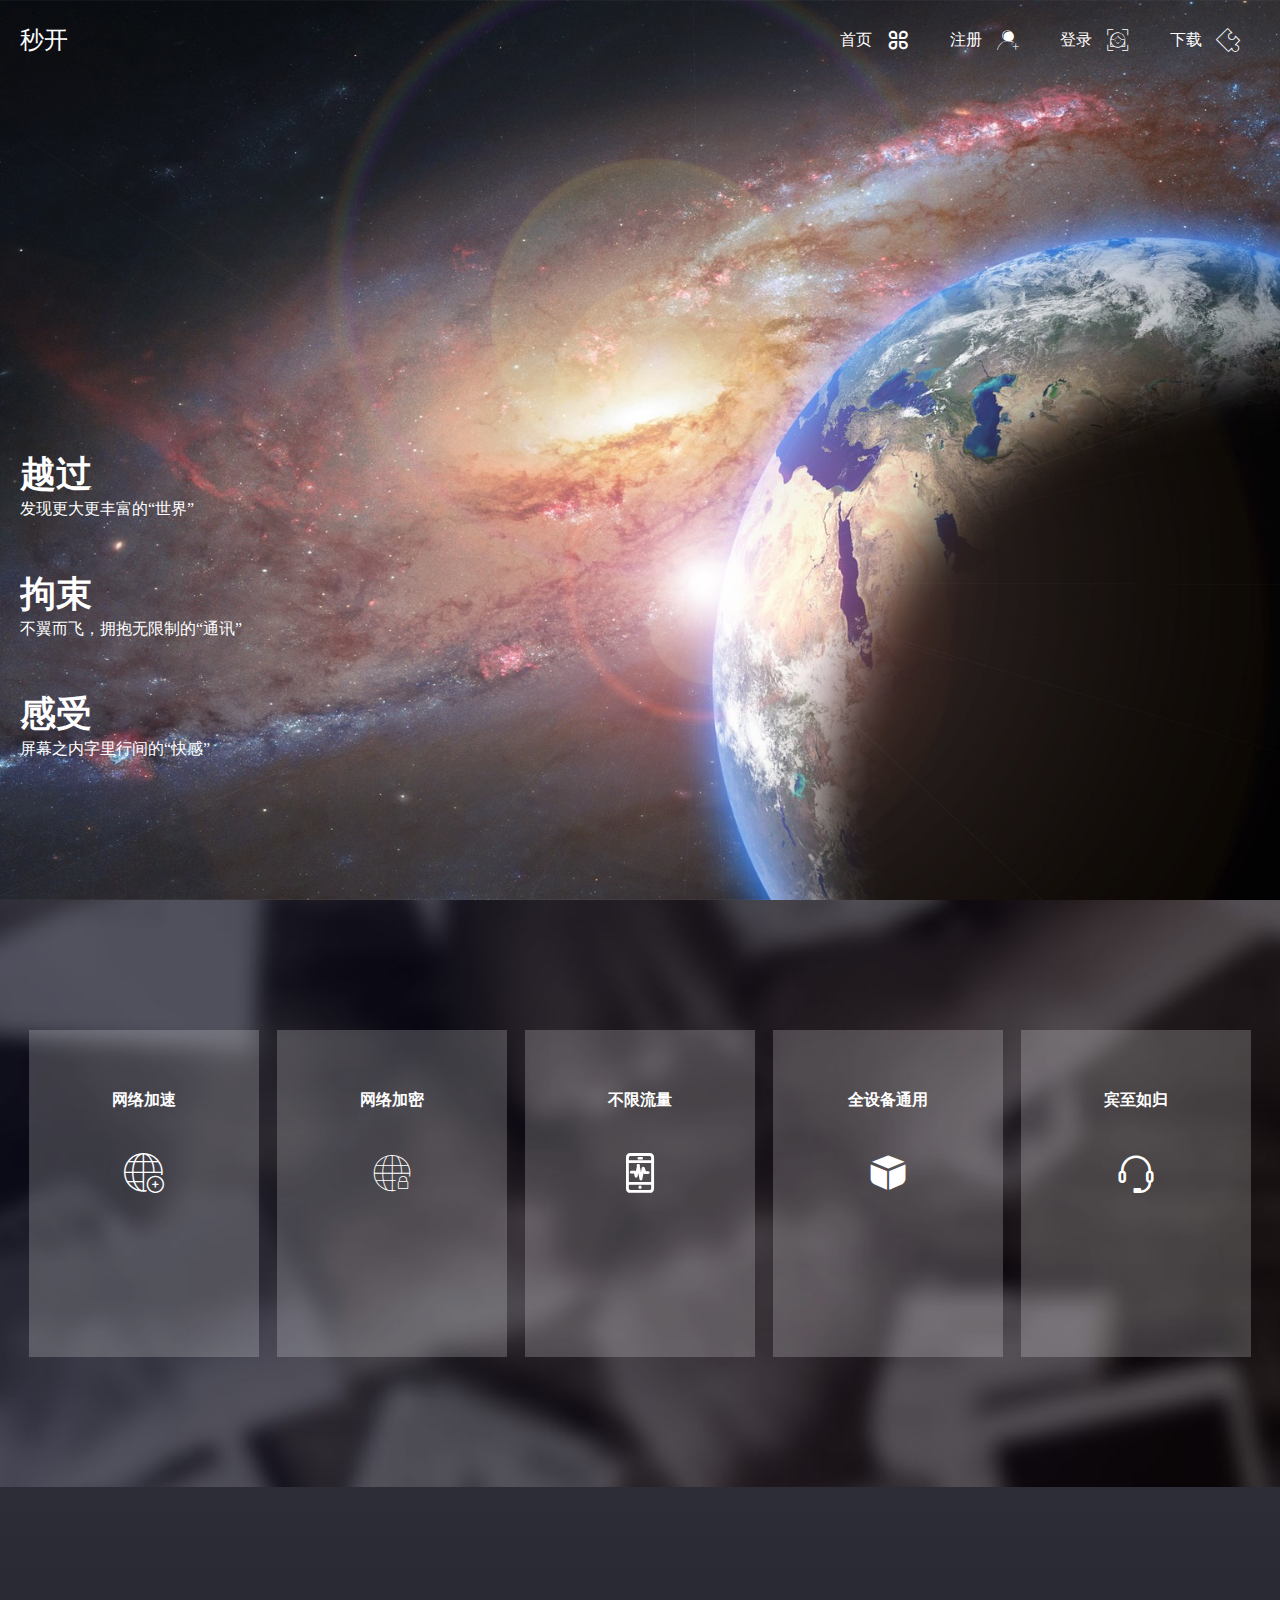
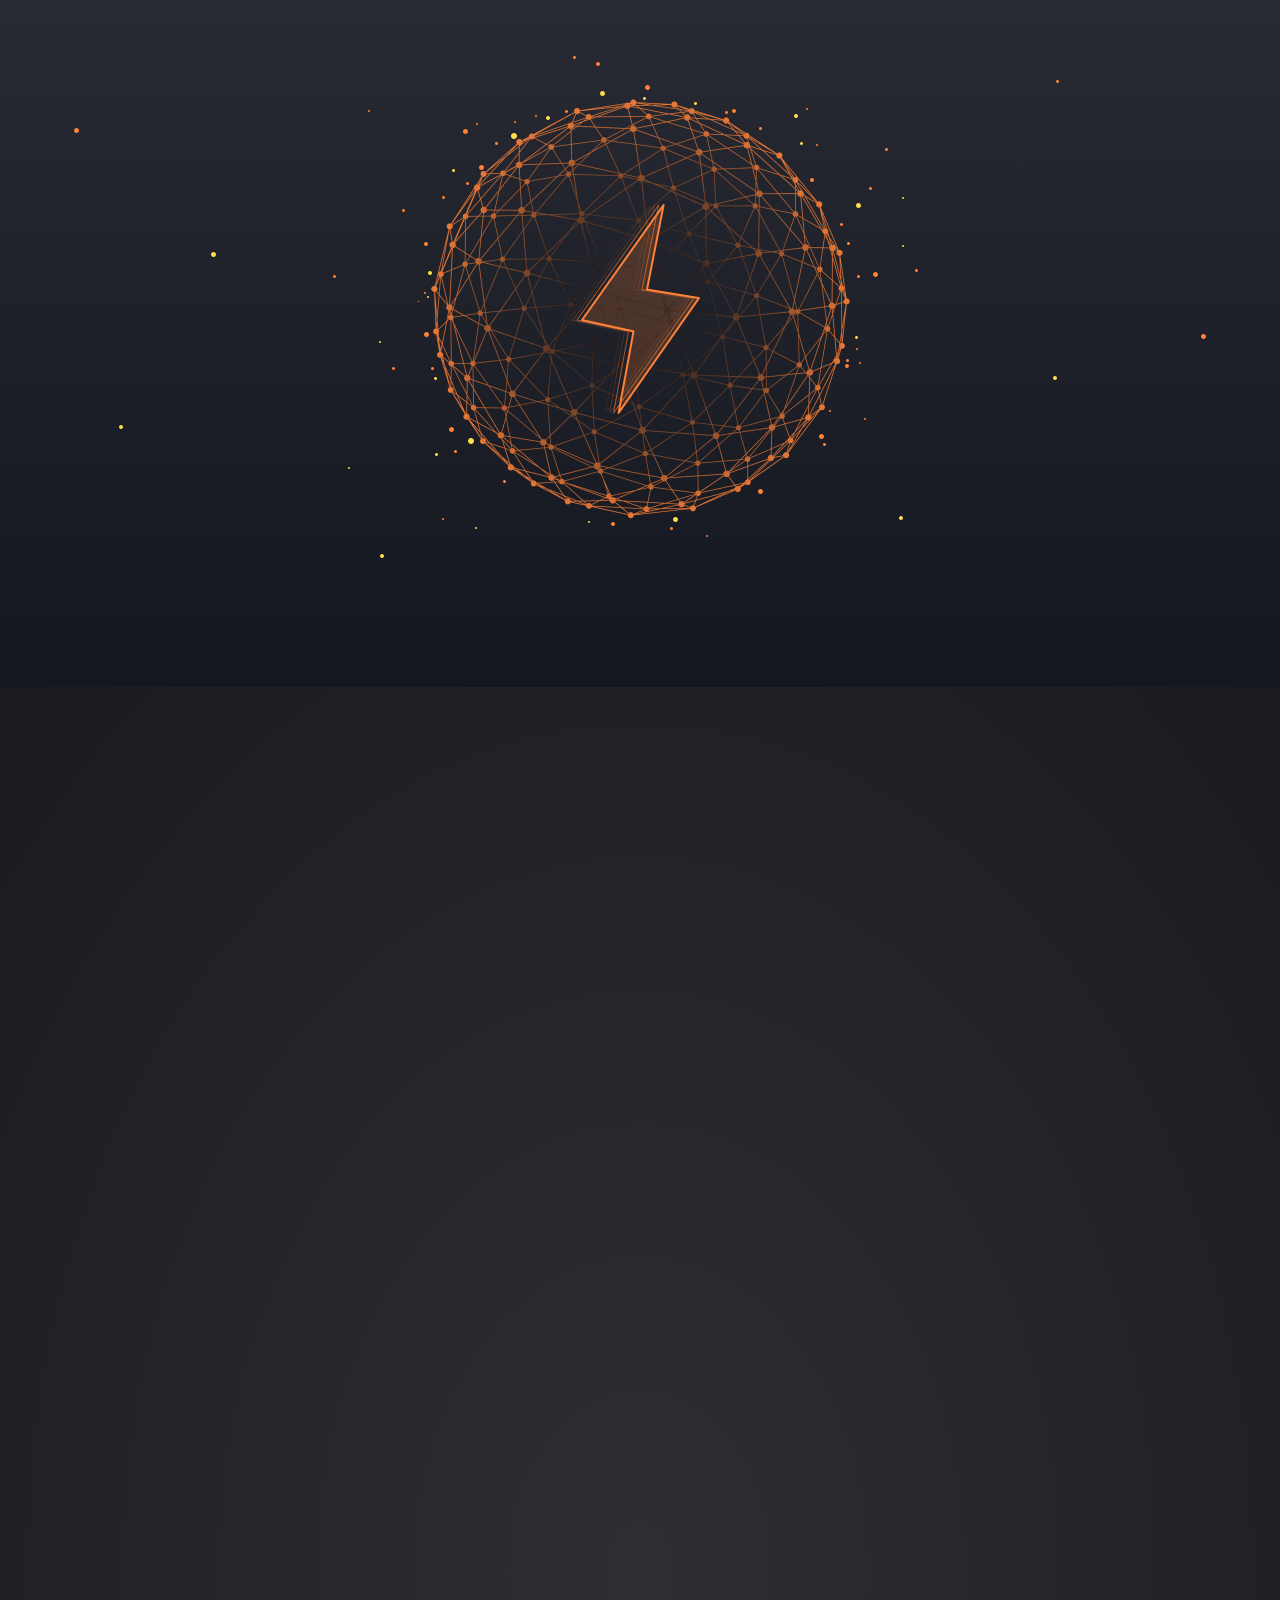
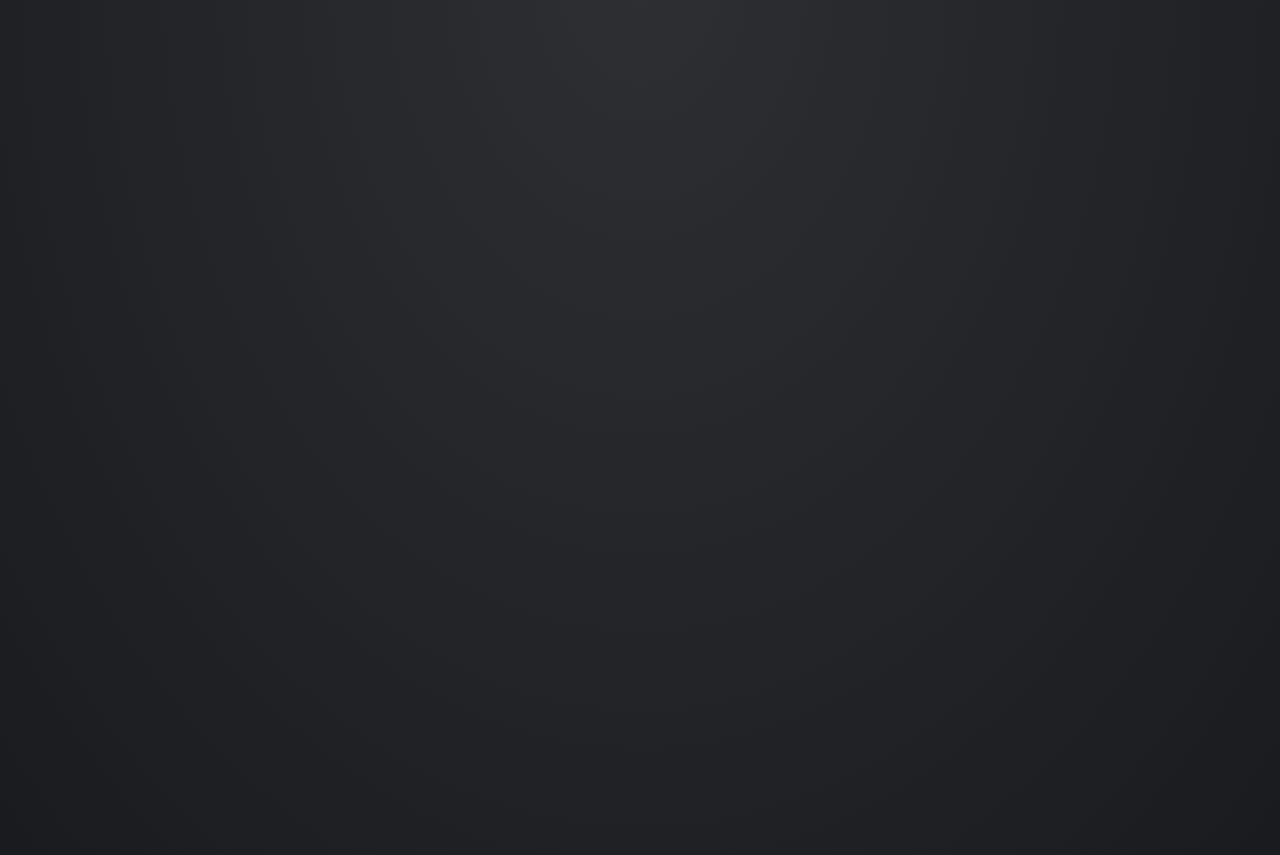
==== index.html @ 44ee8d1a "first commit" ====
<!DOCTYPE html>
<html>
<head>
	<meta charset="utf-8">
	<meta http-equiv="X-UA-Compatible" content="IE=edge">
	<title>秒开</title>
	<link rel="stylesheet" href="./css/index.css">
	<script src="./js/jquery-1.7.2.js"></script>
</head>
<body>
	<header class="index-header">
		<div class="container min-w">
			<div class="logo">
				<a href="http://www.miaokai.info" class="logo-link">秒开</a>
			</div>
			<ul class="flex-box nav">
				<li class="flex-item">
					<a href="http://www.miaokai.info">
						首页
						<span class="iconfont">&#xe72a;</span>
					</a>
				</li>
				<li class="flex-item">
					<a href="http://www.miaokai.info/auth/register">
						注册
						<span class="iconfont">&#xe734;</span>
					</a>
				</li>
				<li class="flex-item">
					<a href="http://www.miaokai.info/auth/login">
						登录
						<span class="iconfont icon-renlianshibie">&#xe63e;</span>
					</a>
				</li>
				<li class="flex-item">
					<a href="http://www.miaokai.info/register">
						下载
						<span class="iconfont">&#xe6be;</span>
					</a>
				</li>
			</ul>
		</div>
	</header>
	<main>
		<div class="main-wrap main-one">
			<div class="container min-w">
				<div class="anmiate-box anmiate-title">
					<h2 class="title">越过</h2>
					<p class="description">发现更大更丰富的“世界”</p>
					<h2 class="title">拘束</h2>
					<p class="description">不翼而飞，拥抱无限制的“通讯”</p>
					<h2 class="title">感受</h2>
					<p class="description">屏幕之内字里行间的“快感”</p>
				</div>
			</div>
		</div>
		<div class="main-wrap main-two">
			<div class="container min-w">
				<!-- <h3 class="title">不是所有的网络加速都能"秒开"</h3> -->
				<!-- <p class="xl-description">全球多个加速网络连接服务点,专业的网络加速CN2直连线路，为客户提供高速稳定的加速体验．</p>	 -->
				<ul class="flex-box why ">
					<li class="flex-item anmiate-box">
						<h4 class="title">网络加速</h4>
						<p class="icon-box"><span class="iconfont">&#xe86d;</span></p>
						<p class="description anmiate-wrap">
							国内电信、移动、联通均高速访问，秒播Google、 Netflix...，自动分流，不影响正常国内访问。
						</p>
					</li>
					<li class="flex-item anmiate-box">
						<h4 class="title">网络加密</h4>
						<p class="icon-box"><span class="iconfont">&#xe622;</span></p>
						<p class="description anmiate-wrap">
							私密网络，传输数据全程加密。<br>
							全程安全私密连接，防屏蔽、防入侵，为您提供最安全的互联网接入服务。
						</p>
					</li>
					<li class="flex-item anmiate-box">
						<h4 class="title">不限流量</h4>
						<p class="icon-box"><span class="iconfont">&#xe6b6;</span></p>
						<p class="description anmiate-wrap">
							你要用，我就给！拒绝吊胃口，拒绝拮据，拒绝胆怯！视频任意看，动态随便刷，论坛自由逛，文件无忧下！
						</p>
					</li>
					<li class="flex-item anmiate-box">
						<h4 class="title">全设备通用</h4>
						<p class="icon-box"><span class="iconfont">&#xe6b8;</span></p>
						<p class="description anmiate-wrap">
							一个账号全设备通用！Android、iOS、Windows、Mac多系统兼容。
						</p>
					</li>
					<li class="flex-item anmiate-box">
						<h4 class="title">宾至如归</h4>
						<p class="icon-box"><span class="iconfont">&#xe7e1;</span></p>
						<p class="description anmiate-wrap">
							知无不言，言无不尽！来聊--到天黑^.^……呵护小姐姐，帮助小哥哥。爱你们酱~ meme哒
						</p>
					</li>
					<!-- <li class="flex-item anmiate-box">
						<h4 class="title">愉悦社交</h4>
						<p class="icon-box"><span class="iconfont">&#xeae4;</span></p>
						<p class="description anmiate-wrap">
							私密网络全程加密，轻松访问Google Play、WhatsApp、LINE、Skype、脸书和推特、Gmail、Instagram、Reddit
						</p>
					</li> -->
					<!-- <li class="flex-item anmiate-box">
						<h4 class="title">文学研究</h4>
						<p class="icon-box"><span class="iconfont">&#xe675;</span></p>
						<p class="description anmiate-wrap">
							可在Google学术、ScienceDirect、BASE Search等网站上快速搜索学术论文资料。在手机上使用．
						</p>
					</li> -->
					<!-- <li class="flex-item anmiate-box">
						<h4 class="title">贸易购物</h4>
						<p class="icon-box"><span class="iconfont">&#xe67f;</span></p>
						<p class="description anmiate-wrap">
							适用于对外贸易，海淘等业务，<br>自由地沟通合作、在线协作和无障碍交易.
						</p>
					</li> -->
					
				</ul>
			</div>
		</div>
		<div class="main-three main-wrap">
			<div class="container min-w">
				<div class="anmiate-box">
					<div class="anmiate-wrap">
						<h3 class="title">不是所有的网络加速都能"秒开"</h3>
						<p class="xl-description">全球多个加速网络连接服务点,专业的网络加速CN2直连线路，为客户提供高速稳定的加速体验．</p>
					</div>
				</div>
				<img src="./img/lightning.png" alt="不是所有的网络加速都能秒开" class="img-block">
			</div>
		</div>
		<div class="main-wrap main-four">
			<div class="container min-w">
				<div class="anmiate-box">
					<div class="anmiate-wrap">
						<h3 class="title">人在江湖，身不由己？？</h3>
						<p class="xl-description">江湖：栏不住智者，护得了弱智！老夫随风而来，随风而去；来去自由也……</p>
					</div>
				</div>
				<ul class="flex-box scenes anmiate-box">
					<li class="flex-item scenes-item anmiate-wrap">
						<img src="./img/person-3547740_640.jpg" alt="" class="img-block">
					</li>
					<li class="flex-item scenes-item anmiate-wrap">
						<p class="xl-description">
							相隔千万里，网络来见你；一言难尽，千呼万唤使（shi）出来；没有什么能够阻止我们沟通！沟通社交就是简单、友好、方便~感情就这么一步步培养，距离在网络中一米米拉近，心系彼此~ <br>
							<span class="ad">
								<span>秒开</span>，只因--<span>为你</span> 
							</span>
						</p>
					</li>
				</ul>
				<ul class="flex-box scenes anmiate-box">
					<li class="flex-item scenes-item anmiate-wrap">
						<p class="xl-description">
							跨国办公就是这么简单，顺畅得身临其境般；跨国文件在也不用担心传输问题了；与海外客户自由地沟通合作、在线协作和无障碍交易；黑五总有打动你的价格，心里面想买的小久久终于不在种草了；
							<span class="ad">
								<span>秒开</span>，只因--<span>为你</span> 
							</span>
						</p>
					</li>
					<li class="flex-item scenes-item anmiate-wrap">
						<img src="./img/workplace-1245776_640.jpg" alt="" class="img-block">
					</li>
				</ul>
				<ul class="flex-box scenes anmiate-box">
					<li class="flex-item scenes-item anmiate-wrap">
						<img src="./img/startup-3267505_640.jpg" alt="" class="img-block">
					</li>
					<li class="flex-item scenes-item anmiate-wrap">
						<p class="xl-description">
							实时掌握国际热点，足不出户知天下；着重关心所关注，省事省时省力更专注；<br>
							
							<span class="ad">
								<span>秒开</span>，只因--<span>为你</span> 
							</span>
						</p>
					</li>
				</ul>
			</div>
		</div>
	</main>
</body>
<script>
	$(document).ready(function(){
		var anmiateList = $('.anmiate-box .anmiate-wrap');
		var windowH = $(window).height()
		console.log(anmiateList)
		$(document).scroll(function(){
			var scrollTop = $(document).scrollTop();
			for(var i = 0; i < anmiateList.length; i++){
				var anmiateItemTop = $(anmiateList).eq(i).offset().top
				if(scrollTop + (windowH - 200) >= anmiateItemTop ){
					$(anmiateList).eq(i).addClass('anmiated')
					console.log('top')
				}
			}
		})
		
	})
</script>
</html>
---- css/index.css ----
@charset "UTF-8";
body, h1, h2, h3, h4, h5, h6, hr, p, blockquote, dl, dt, dd, ul, ol, li, pre, form, fieldset, legend, button, input, textarea, th, td {
  margin: 0;
  padding: 0;
}

body, button, input, select, textarea {
  font-family: "微软雅黑";
  font: 12px/1.5tahoma, arial, /5b8b/4f53;
}

h1, h2, h3, h4, h5, h6 {
  font-size: 100%;
}

address, cite, dfn, em, var {
  font-style: normal;
}

textarea {
  overflow: auto;
}

code, kbd, pre, samp {
  font-family: couriernew, courier, monospace;
  font-size: 12px;
}

ul, ol {
  list-style: none;
}

a {
  text-decoration: none;
}

a:hover {
  text-decoration: none;
}

sub {
  vertical-align: text-bottom;
}

legend {
  color: #000;
}

fieldset, img {
  border: 0;
}

button, input, select, textarea {
  font-size: 100%;
}

table {
  border-collapse: collapse;
  border-spacing: 0;
}

pre, form, fieldset, table, th, td {
  border: none;
  font-family: "微软雅黑";
  font-size: 14px;
  margin: 0px;
  padding: 0px;
}

html, body {
  height: 100%;
  width: 100%;
}

address, caption, cite, code, dfn, em, strong, th, var {
  font-style: normal;
  font-weight: normal;
}

a {
  text-decoration: none;
}

a:link {
  color: #fff;
}

a:visited {
  color: #fff;
}

a:hover {
  color: #fff;
}

a:active {
  color: #fff;
}

input::-ms-clear {
  display: none;
}

input::-ms-reveal {
  display: none;
}

input {
  -webkit-appearance: none;
  margin: 0;
  outline: none;
  padding: 0;
}

input::-webkit-input-placeholder {
  color: #ccc;
}

input::-ms-input-placeholder {
  color: #ccc;
}

input::-moz-placeholder {
  color: #ccc;
}

input[type=submit], input[type=button] {
  cursor: pointer;
}

button[disabled], input[disabled] {
  cursor: default;
}

img {
  border: none;
}

ul, ol, li {
  list-style-type: none;
}

a:hover {
  text-decoration: none;
}

/*公共方法*/
.clear {
  clear: both;
}

.clearleft {
  clear: left;
}

.clearright {
  clear: right;
}

.floatleft {
  float: left;
}

.floatright {
  float: right;
}

.cursor {
  cursor: pointer;
}

/* flex容器 */
.flex-box {
  display: flex;
}

/* flex项目 */
/* 图标 */
i.icon {
  display: inline-block;
  vertical-align: middle;
}

/* container容器最大width: ; */
.min-w {
  width: 1240px;
  margin: 0 auto;
}

/* 产品描述、 */
.description {
  font-size: 14px;
  text-align: center;
}

.l-description {
  text-align: center;
  font-size: 16px;
}

.s-description {
  font-size: 12px;
  text-align: center;
}

.xl-description {
  text-align: center;
  font-size: 18px;
}

/* aTag作button */
a.btn-re {
  display: inline-block;
}

a.btn-rd {
  display: inline-block;
  border-radius: 400px;
}

.img-block {
  display: block;
}

@font-face {
  font-family: "iconfont";
  src: url("../iconfont/iconfont.eot");
  src: url("../iconfont/iconfont.eot?#iefix") format("embedded-opentype"), url("../iconfont/iconfont.woff2") format("woff2"), url("../iconfont/iconfont.woff") format("woff"), url("../iconfont/iconfont.ttf") format("truetype"), url("../iconfont/iconfont.svg#iconfont") format("svg");
}
.iconfont {
  font-family: "iconfont" !important;
  font-size: 16px;
  font-style: normal;
  -webkit-font-smoothing: antialiased;
  -moz-osx-font-smoothing: grayscale;
}

@media screen and (min-width: 1920px) {
  body {
    max-width: 1920px;
    margin: 0 auto;
  }
}
/*滚动条里面小方块*/
/*滚动条里面轨道*/
::-webkit-scrollbar-track {
  -webkit-box-shadow: inset 0 0 5px rgba(0, 0, 0, 0.2);
  border-radius: 10px;
  background: #EDEDED;
}

::-webkit-scrollbar-track-piece {
  background-color: #eee;
  border-radius: 10px;
}

::-webkit-scrollbar {
  width: 6px;
}

::-webkit-scrollbar-thumb {
  border-radius: 10px;
  -webkit-box-shadow: inset 0 0 5px rgba(0, 0, 0, 0.2);
  background: #535353;
}

::-webkit-scrollbar-thumb:hover {
  background-color: #000;
}

.index-header {
  position: absolute;
  width: 100%;
  height: 60px;
  padding-top: 10px;
  z-index: 10;
  max-width: 1920px;
}
.index-header .container {
  color: #fff;
  line-height: 60px;
}
.index-header .container .logo {
  float: left;
  position: relative;
}
.index-header .container .logo .logo-link {
  font-size: 24px;
}
.index-header .container .logo .logo-link:hover {
  color: #ccc;
}
.index-header .container .nav {
  float: right;
}
.index-header .container .nav .flex-item {
  padding: 0 20px;
  border-radius: 4px;
}
.index-header .container .nav .flex-item:hover {
  background: rgba(255, 255, 255, 0.1);
}
.index-header .container .iconfont {
  margin-left: 10px;
  font-size: 24px;
  vertical-align: top;
}

main .main-wrap {
  min-width: 1240px;
}
main .main-wrap h3.title {
  font-size: 26px;
  color: #333;
  text-align: center;
  padding-top: 40px;
  padding-bottom: 30px;
}
main .main-wrap img.img-block {
  display: block;
  margin: 0 auto;
}
main .main-wrap .anmiate-box {
  overflow: hidden;
}
main .main-wrap .anmiate-box .anmiate-wrap {
  overflow: hidden;
  -webkit-transition: all 0.6s;
  -moz-transition: all 0.6s;
  -ms-transition: all 0.6s;
  -o-transition: all 0.6s;
  transition: all 0.6s;
  -webkit-transform: translate(0, 140%);
  -moz-transform: translate(0, 140%);
  -ms-transform: translate(0, 140%);
  -o-transform: translate(0, 140%);
  transform: translate(0, 140%);
}
main .main-wrap .anmiate-box .anmiate-wrap.anmiated {
  -webkit-transform: translate(0);
  -moz-transform: translate(0);
  -ms-transform: translate(0);
  -o-transform: translate(0);
  transform: translate(0);
}
main .main-one {
  background: url("../img/planets-1068198.jpg") no-repeat center;
  background-size: cover;
  height: 100vh;
  min-height: 800px;
}
main .main-one .container {
  height: 100vh;
  min-height: 800px;
}
main .main-one .container .anmiate-title {
  padding-top: 400px;
  position: relative;
  animation: left 0.8s forwards 0s;
}
@keyframes left {
  0% {
    -webkit-transform: translate(-100%, 0);
    -moz-transform: translate(-100%, 0);
    -ms-transform: translate(-100%, 0);
    -o-transform: translate(-100%, 0);
    transform: translate(-100%, 0);
  }
  100% {
    -webkit-transform: translate(0);
    -moz-transform: translate(0);
    -ms-transform: translate(0);
    -o-transform: translate(0);
    transform: translate(0);
  }
}
@-webkit-keyframes left {
  0% {
    -webkit-transform: translate(-100%, 0);
    -moz-transform: translate(-100%, 0);
    -ms-transform: translate(-100%, 0);
    -o-transform: translate(-100%, 0);
    transform: translate(-100%, 0);
  }
  100% {
    -webkit-transform: translate(0);
    -moz-transform: translate(0);
    -ms-transform: translate(0);
    -o-transform: translate(0);
    transform: translate(0);
  }
}
@-moz-keyframes left {
  0% {
    -webkit-transform: translate(-100%, 0);
    -moz-transform: translate(-100%, 0);
    -ms-transform: translate(-100%, 0);
    -o-transform: translate(-100%, 0);
    transform: translate(-100%, 0);
  }
  100% {
    -webkit-transform: translate(0);
    -moz-transform: translate(0);
    -ms-transform: translate(0);
    -o-transform: translate(0);
    transform: translate(0);
  }
}
@-ms-keyframes left {
  0% {
    -webkit-transform: translate(-100%, 0);
    -moz-transform: translate(-100%, 0);
    -ms-transform: translate(-100%, 0);
    -o-transform: translate(-100%, 0);
    transform: translate(-100%, 0);
  }
  100% {
    -webkit-transform: translate(0);
    -moz-transform: translate(0);
    -ms-transform: translate(0);
    -o-transform: translate(0);
    transform: translate(0);
  }
}
@-o-keyframes left {
  0% {
    -webkit-transform: translate(-100%, 0);
    -moz-transform: translate(-100%, 0);
    -ms-transform: translate(-100%, 0);
    -o-transform: translate(-100%, 0);
    transform: translate(-100%, 0);
  }
  100% {
    -webkit-transform: translate(0);
    -moz-transform: translate(0);
    -ms-transform: translate(0);
    -o-transform: translate(0);
    transform: translate(0);
  }
}
main .main-one .container h2.title {
  color: #ffffff;
  font-size: 36px;
  padding-top: 50px;
}
main .main-one .container p.description {
  color: #ffffff;
  font-size: 16px;
  text-align: left;
}
main .main-two {
  background: url("../img/why_bg@1x.jpg") no-repeat center;
  background-size: cover;
}
main .main-two .container {
  padding: 130px 0;
}
main .main-two .container .why {
  color: #fff;
  text-align: center;
  justify-content: space-around;
}
main .main-two .container .why .flex-item {
  padding: 50px 16px 20px 16px;
  width: 16%;
  background: rgba(255, 255, 255, 0.2);
}
main .main-two .container .why .flex-item:hover {
  -webkit-transition: transform 0.25s;
  -moz-transition: transform 0.25s;
  -ms-transition: transform 0.25s;
  -o-transition: transform 0.25s;
  transition: transform 0.25s;
  -webkit-transform: translateY(-10px);
  -moz-transform: translateY(-10px);
  -ms-transform: translateY(-10px);
  -o-transform: translateY(-10px);
  transform: translateY(-10px);
  background: rgba(255, 141, 107, 0.2);
}
main .main-two .container .why .flex-item .icon-box {
  padding: 40px 0;
}
main .main-two .container .why .flex-item .icon-box .iconfont {
  font-size: 40px;
}
main .main-two .container .why .flex-item .title {
  padding-top: 10px;
}
main .main-two .container .why .flex-item .description {
  padding-top: 10px;
  padding-bottom: 20px;
}
main .main-two .container .why .flex-item:nth-child(3) .iconfont {
  display: inline-block;
  -webkit-transform: scale(1.2);
  -moz-transform: scale(1.2);
  -ms-transform: scale(1.2);
  -o-transform: scale(1.2);
  transform: scale(1.2);
}
main .main-three {
  background: -webkit-linear-gradient(#2c2d36 0%, #14171f 100%);
  background: -o-linear-gradient(#2c2d36 0%, #14171f 100%);
  background: linear-gradient(#2c2d36 0%, #14171f 100%);
  height: 800px;
}
main .main-three .container {
  background: -webkit-linear-gradient(#2c2d36 0%, #14171f 100%);
  background: -o-linear-gradient(#2c2d36 0%, #14171f 100%);
  background: linear-gradient(#2c2d36 0%, #14171f 100%);
  height: 800px;
}
main .main-three .container .title {
  color: #fff;
}
main .main-three .container .xl-description {
  color: #fff;
  opacity: 0.8;
  padding-bottom: 40px;
}
main .main-four {
  background: -webkit-radial-gradient(#2e2f33 0%, #1a1b1f 100%);
  background: -moz-radial-gradient(#2e2f33 0%, #1a1b1f 100%);
  background: -ms-radial-gradient(#2e2f33 0%, #1a1b1f 100%);
  background: -o-radial-gradient(#2e2f33 0%, #1a1b1f 100%);
  background: radial-gradient(#2e2f33 0%, #1a1b1f 100%);
  height: auto;
  min-width: 1240px;
}
main .main-four .container {
  height: auto;
  color: #Fff;
  padding-bottom: 100px;
}
main .main-four .container .title {
  color: #fff;
}
main .main-four .container .xl-description {
  color: #fff;
  opacity: 0.8;
}
main .main-four .container .scenes {
  padding-top: 100px;
}
main .main-four .container .scenes .scenes-item {
  width: 620px;
}
main .main-four .container .scenes .scenes-item .img-block {
  border-radius: 8px;
  width: 620px;
}
main .main-four .container .scenes .scenes-item .xl-description {
  padding-left: 50px;
  text-align: left;
  display: inline-block;
}
main .main-four .container .scenes .scenes-item .xl-description .ad {
  display: block;
  padding-top: 30px;
  color: #fff;
  opacity: 1;
}
main .main-four .container .scenes .scenes-item .xl-description .ad span {
  color: #ff8238;
}
main .main-four .container .scenes .scenes-item:first-child {
  -webkit-transform: translate(-100%, 0);
  -moz-transform: translate(-100%, 0);
  -ms-transform: translate(-100%, 0);
  -o-transform: translate(-100%, 0);
  transform: translate(-100%, 0);
}
main .main-four .container .scenes .scenes-item:first-child.anmiated {
  -webkit-transform: translate(0);
  -moz-transform: translate(0);
  -ms-transform: translate(0);
  -o-transform: translate(0);
  transform: translate(0);
}
main .main-four .container .scenes .scenes-item:last-child {
  -webkit-transform: translate(100%, 0);
  -moz-transform: translate(100%, 0);
  -ms-transform: translate(100%, 0);
  -o-transform: translate(100%, 0);
  transform: translate(100%, 0);
}
main .main-four .container .scenes .scenes-item:last-child.anmiated {
  -webkit-transform: translate(0);
  -moz-transform: translate(0);
  -ms-transform: translate(0);
  -o-transform: translate(0);
  transform: translate(0);
}
main .main-four .container .scenes:nth-of-type(2n) .scenes-item:first-child .xl-description {
  padding-left: 0;
  padding-right: 50px;
}

/*# sourceMappingURL=index.css.map */
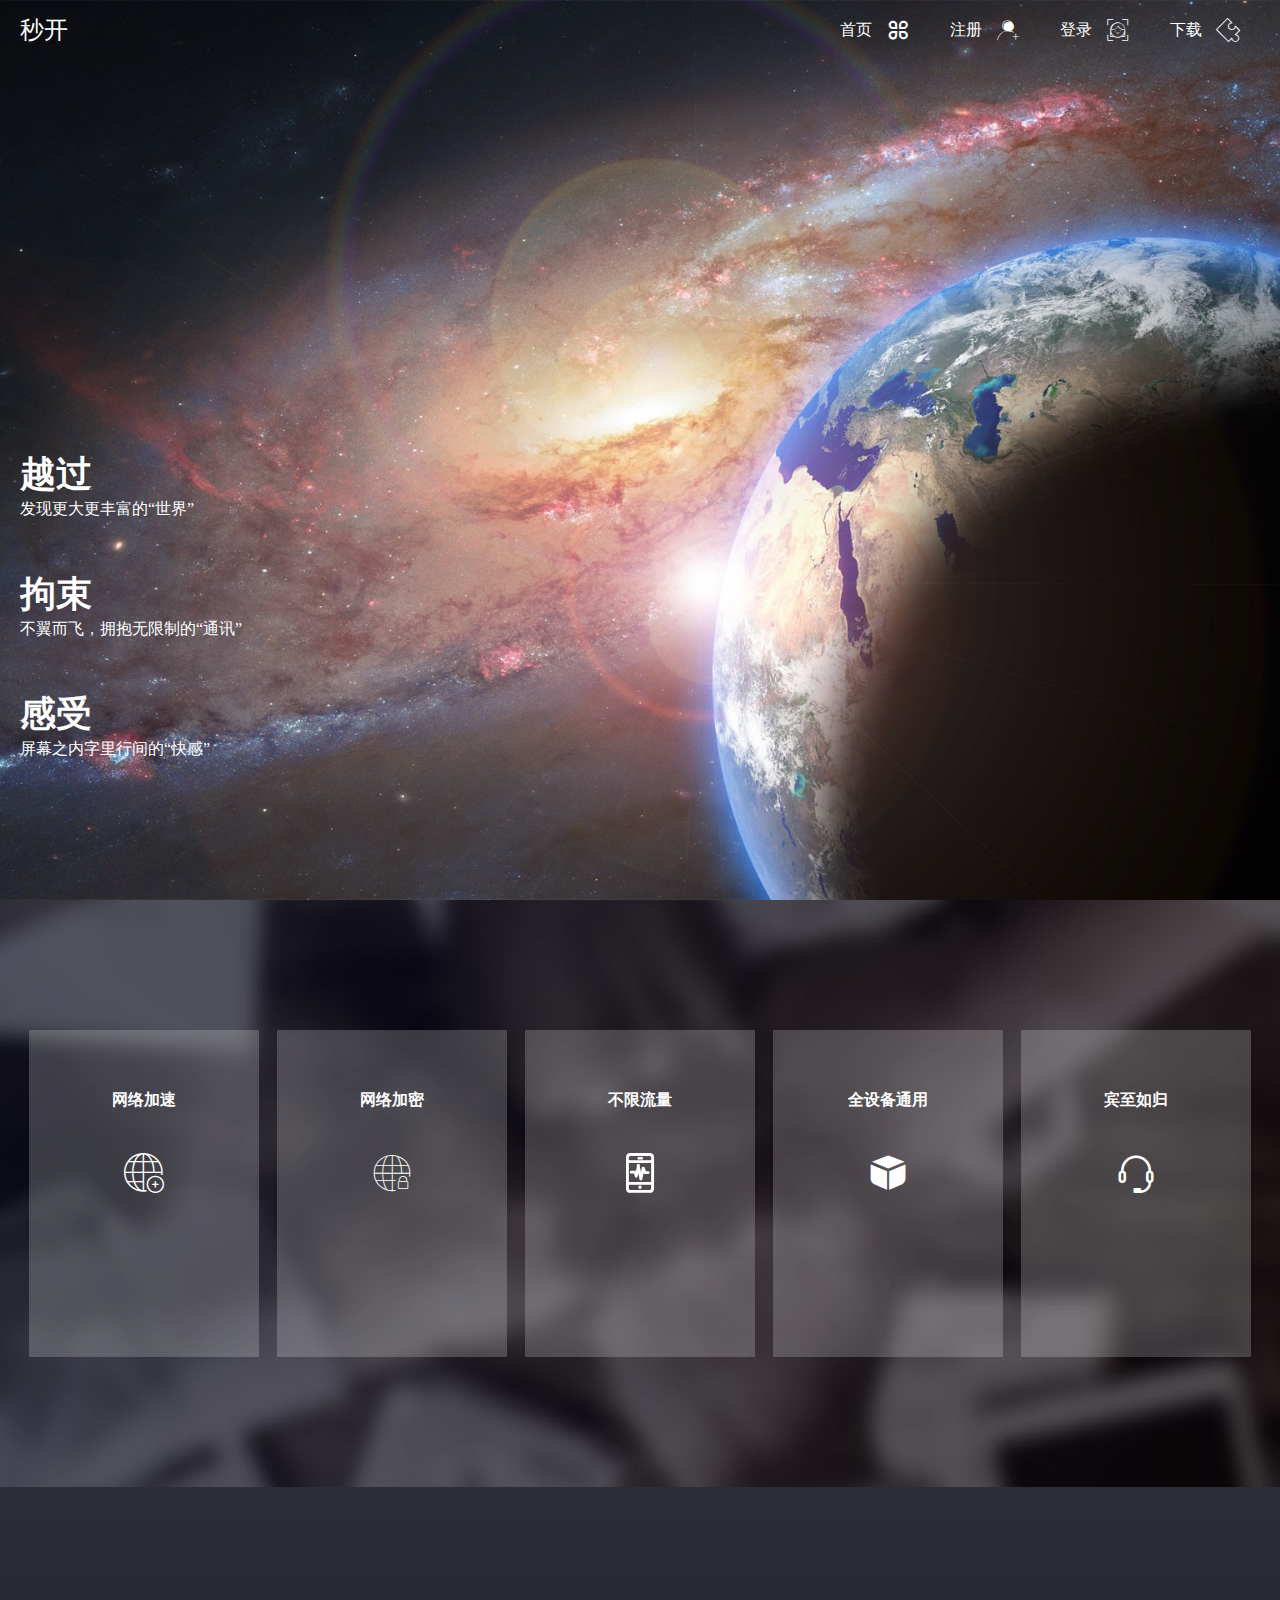
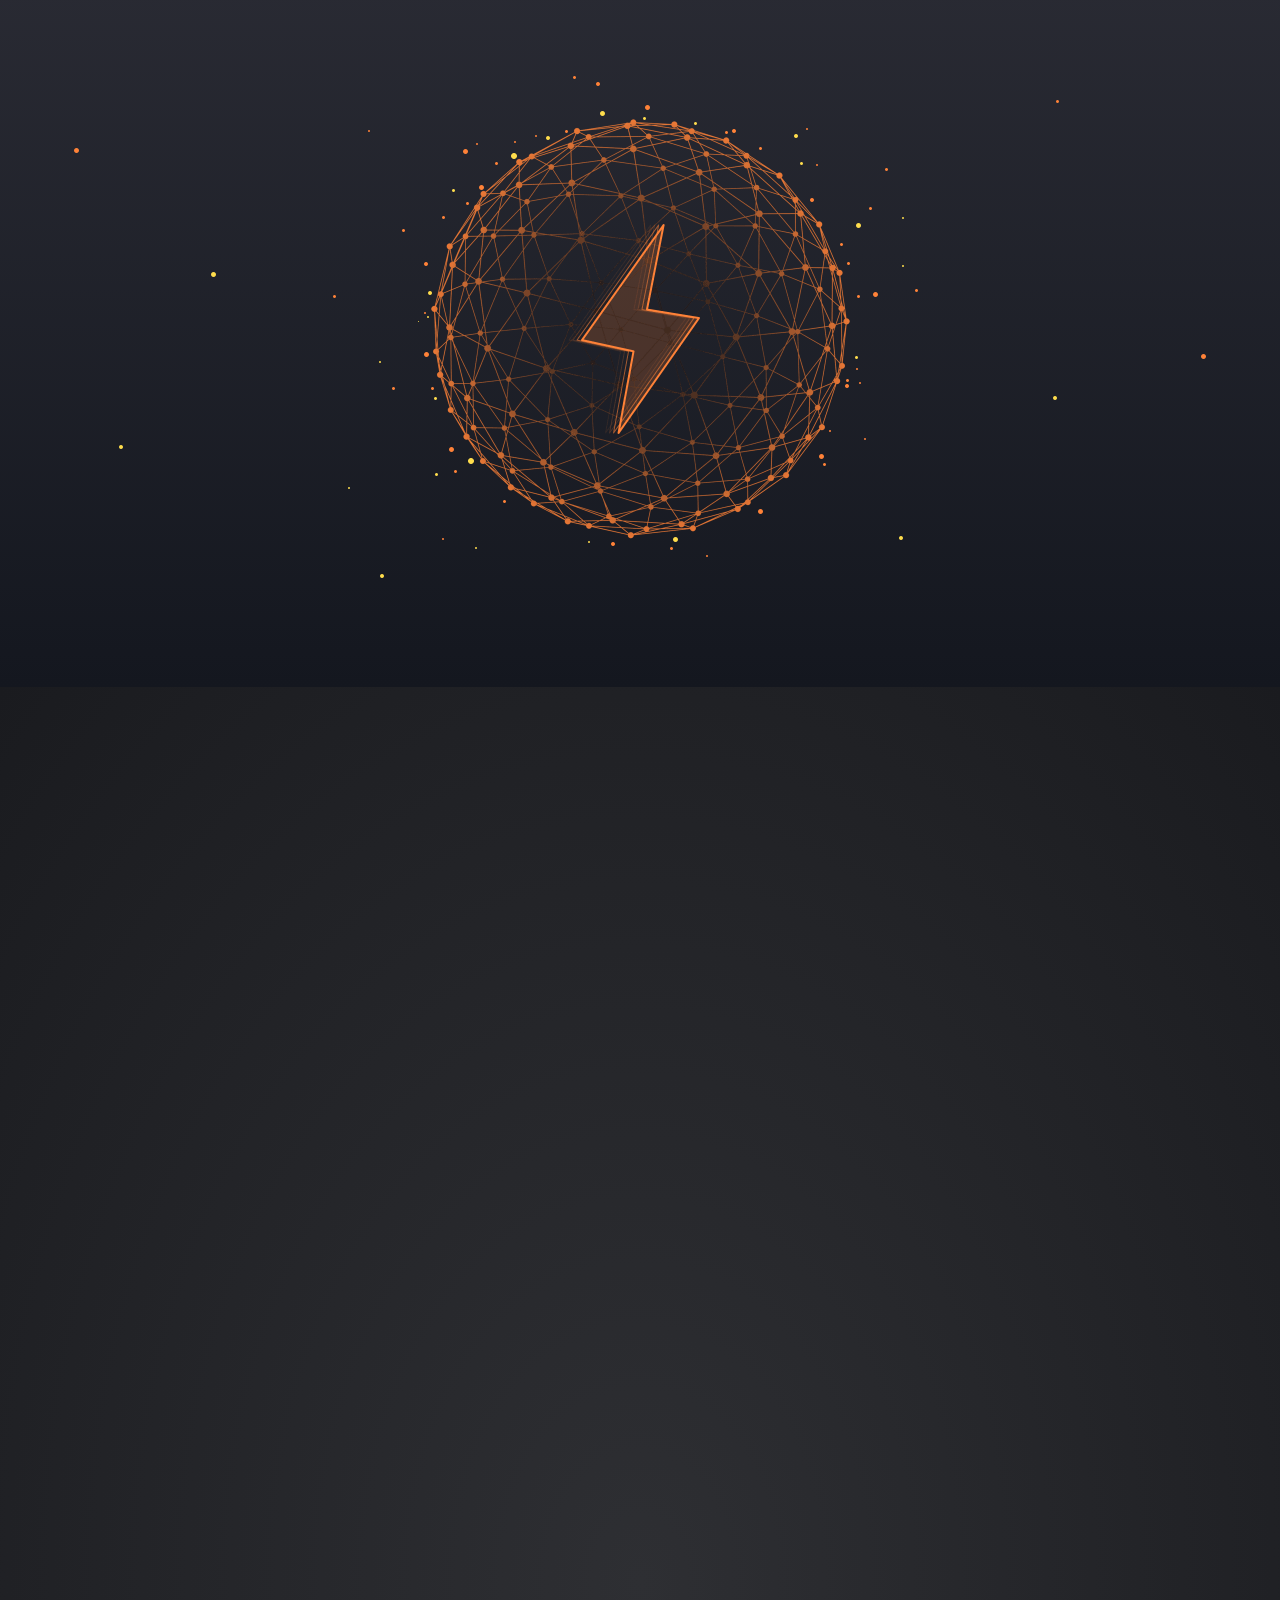
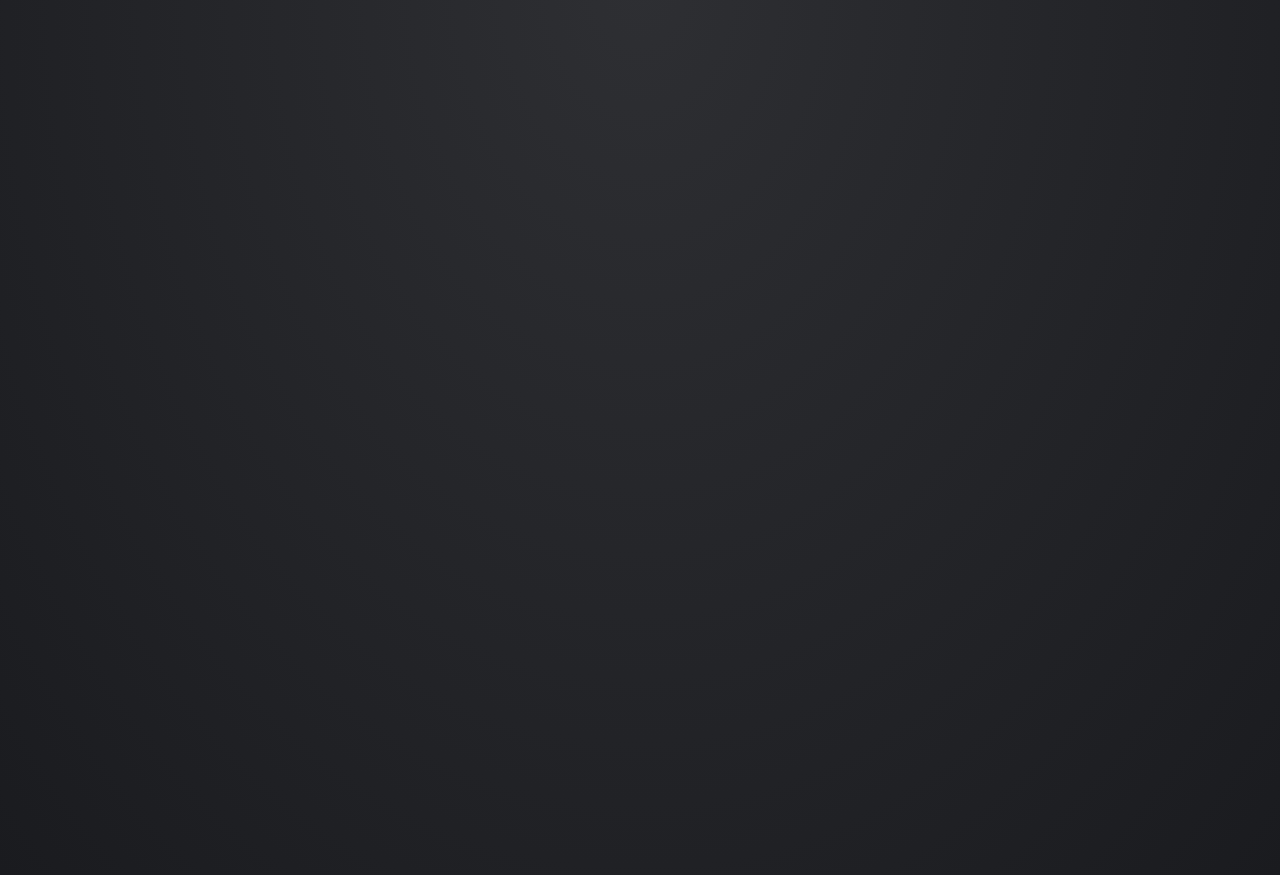
==== commit c6d75181: "提交新版主页" ====
--- a/index.html
+++ b/index.html
@@ -3,54 +3,72 @@
 <head>
 	<meta charset="utf-8">
 	<meta http-equiv="X-UA-Compatible" content="IE=edge">
+	<meta name="viewport" content="width=device-width, initial-scale=1.0, minimum-scale=1.0, maximum-scale=1.0, user-scalable=no"/>
 	<title>秒开</title>
 	<link rel="stylesheet" href="./css/index.css">
 	<script src="./js/jquery-1.7.2.js"></script>
+	<script>
+        // 设置html的字体大小(页面使用rem布局)
+    	var winWidth = window.innerWidth;
+        if(winWidth <= 770) {
+        	document.getElementsByTagName('html')[0].style.fontSize=window.innerWidth/10+'px';
+        }
+        window.addEventListener('resize',function(){
+        	winWidth = window.innerWidth;
+        	if(winWidth <= 770) {
+        		document.getElementsByTagName('html')[0].style.fontSize=window.innerWidth/10+'px';
+        	}else{
+        		document.getElementsByTagName('html')[0].style.fontSize='inherit'
+        	}
+        });
+    </script>
 </head>
 <body>
 	<header class="index-header">
-		<div class="container min-w">
-			<div class="logo">
-				<a href="http://www.miaokai.info" class="logo-link">秒开</a>
-			</div>
-			<ul class="flex-box nav">
-				<li class="flex-item">
-					<a href="http://www.miaokai.info">
-						首页
-						<span class="iconfont">&#xe72a;</span>
-					</a>
-				</li>
-				<li class="flex-item">
-					<a href="http://www.miaokai.info/auth/register">
-						注册
-						<span class="iconfont">&#xe734;</span>
-					</a>
-				</li>
-				<li class="flex-item">
-					<a href="http://www.miaokai.info/auth/login">
-						登录
-						<span class="iconfont icon-renlianshibie">&#xe63e;</span>
-					</a>
-				</li>
-				<li class="flex-item">
-					<a href="http://www.miaokai.info/register">
-						下载
-						<span class="iconfont">&#xe6be;</span>
-					</a>
-				</li>
-			</ul>
+		<div class="fixed-wrap">
+			<div class="container min-w clear">
+				<div class="logo">
+					<a href="http://www.miaokai.info" class="logo-link">秒开</a>
+				</div>
+				<ul class="flex-box nav">
+					<li class="flex-item">
+						<a href="http://www.miaokai.info">
+							首页
+							<span class="iconfont">&#xe72a;</span>
+						</a>
+					</li>
+					<li class="flex-item">
+						<a href="http://www.miaokai.info/auth/register">
+							注册
+							<span class="iconfont">&#xe734;</span>
+						</a>
+					</li>
+					<li class="flex-item">
+						<a href="http://www.miaokai.info/auth/login">
+							登录
+							<span class="iconfont icon-renlianshibie">&#xe63e;</span>
+						</a>
+					</li>
+					<li class="flex-item">
+						<a href="http://www.miaokai.info/register">
+							下载
+							<span class="iconfont">&#xe6be;</span>
+						</a>
+					</li>
+				</ul>
+			</div>
 		</div>
 	</header>
 	<main>
 		<div class="main-wrap main-one">
 			<div class="container min-w">
 				<div class="anmiate-box anmiate-title">
-					<h2 class="title">越过</h2>
-					<p class="description">发现更大更丰富的“世界”</p>
-					<h2 class="title">拘束</h2>
-					<p class="description">不翼而飞，拥抱无限制的“通讯”</p>
-					<h2 class="title">感受</h2>
-					<p class="description">屏幕之内字里行间的“快感”</p>
+					<h2 class="title ant1">越过</h2>
+					<p class="description ant1">发现更大更丰富的“世界”</p>
+					<h2 class="title ant2">拘束</h2>
+					<p class="description ant2">不翼而飞，拥抱无限制的“通讯”</p>
+					<h2 class="title ant3">感受</h2>
+					<p class="description ant3">屏幕之内字里行间的“快感”</p>
 				</div>
 			</div>
 		</div>
@@ -95,28 +113,6 @@
 							知无不言，言无不尽！来聊--到天黑^.^……呵护小姐姐，帮助小哥哥。爱你们酱~ meme哒
 						</p>
 					</li>
-					<!-- <li class="flex-item anmiate-box">
-						<h4 class="title">愉悦社交</h4>
-						<p class="icon-box"><span class="iconfont">&#xeae4;</span></p>
-						<p class="description anmiate-wrap">
-							私密网络全程加密，轻松访问Google Play、WhatsApp、LINE、Skype、脸书和推特、Gmail、Instagram、Reddit
-						</p>
-					</li> -->
-					<!-- <li class="flex-item anmiate-box">
-						<h4 class="title">文学研究</h4>
-						<p class="icon-box"><span class="iconfont">&#xe675;</span></p>
-						<p class="description anmiate-wrap">
-							可在Google学术、ScienceDirect、BASE Search等网站上快速搜索学术论文资料。在手机上使用．
-						</p>
-					</li> -->
-					<!-- <li class="flex-item anmiate-box">
-						<h4 class="title">贸易购物</h4>
-						<p class="icon-box"><span class="iconfont">&#xe67f;</span></p>
-						<p class="description anmiate-wrap">
-							适用于对外贸易，海淘等业务，<br>自由地沟通合作、在线协作和无障碍交易.
-						</p>
-					</li> -->
-					
 				</ul>
 			</div>
 		</div>
@@ -152,8 +148,8 @@
 						</p>
 					</li>
 				</ul>
-				<ul class="flex-box scenes anmiate-box">
-					<li class="flex-item scenes-item anmiate-wrap">
+				<ul class="flex-box scenes txt-top anmiate-box">
+					<li class="flex-item scenes-item txt-item anmiate-wrap">
 						<p class="xl-description">
 							跨国办公就是这么简单，顺畅得身临其境般；跨国文件在也不用担心传输问题了；与海外客户自由地沟通合作、在线协作和无障碍交易；黑五总有打动你的价格，心里面想买的小久久终于不在种草了；
 							<span class="ad">
@@ -161,7 +157,7 @@
 							</span>
 						</p>
 					</li>
-					<li class="flex-item scenes-item anmiate-wrap">
+					<li class="flex-item scenes-item img-item anmiate-wrap">
 						<img src="./img/workplace-1245776_640.jpg" alt="" class="img-block">
 					</li>
 				</ul>
@@ -187,7 +183,6 @@
 	$(document).ready(function(){
 		var anmiateList = $('.anmiate-box .anmiate-wrap');
 		var windowH = $(window).height()
-		console.log(anmiateList)
 		$(document).scroll(function(){
 			var scrollTop = $(document).scrollTop();
 			for(var i = 0; i < anmiateList.length; i++){
@@ -200,5 +195,19 @@
 		})
 		
 	})
+	// 悬浮条
+	$(document).ready(function(){
+        var fixedDom = $('.index-header');
+        var thisoffsetTop=$(fixedDom).offset().top;
+        // 悬浮条
+        $(window).scroll(function(){
+            var scrollTop=$(window).scrollTop();
+            if(scrollTop >=0 && scrollTop>thisoffsetTop ){
+                $(fixedDom).addClass("fixed");
+            }else{
+                $(fixedDom).removeClass("fixed");
+            }
+        });
+    })
 </script>
 </html>--- a/css/index.css
+++ b/css/index.css
@@ -149,6 +149,12 @@
   clear: both;
 }
 
+.clear:after {
+  content: "";
+  clear: both;
+  display: block;
+}
+
 .clearleft {
   clear: left;
 }
@@ -183,7 +189,7 @@
 
 /* container容器最大width: ; */
 .min-w {
-  width: 1240px;
+  max-width: 1240px;
   margin: 0 auto;
 }
 
@@ -256,6 +262,7 @@
 
 ::-webkit-scrollbar {
   width: 6px;
+  height: 6px;
 }
 
 ::-webkit-scrollbar-thumb {
@@ -272,9 +279,17 @@
   position: absolute;
   width: 100%;
   height: 60px;
-  padding-top: 10px;
   z-index: 10;
   max-width: 1920px;
+}
+.index-header.fixed .fixed-wrap {
+  height: 60px;
+  width: 100%;
+  background: rgba(0, 0, 0, 0.7);
+  z-index: 99;
+  max-width: 1920px;
+  position: fixed;
+  top: 0;
 }
 .index-header .container {
   color: #fff;
@@ -306,19 +321,17 @@
   vertical-align: top;
 }
 
-main .main-wrap {
-  min-width: 1240px;
-}
 main .main-wrap h3.title {
   font-size: 26px;
   color: #333;
   text-align: center;
-  padding-top: 40px;
+  padding-top: 60px;
   padding-bottom: 30px;
 }
 main .main-wrap img.img-block {
   display: block;
   margin: 0 auto;
+  max-width: 100%;
 }
 main .main-wrap .anmiate-box {
   overflow: hidden;
@@ -351,6 +364,8 @@
 }
 main .main-one .container {
   height: 100vh;
+  background: url("../img/planets-1068198.jpg") no-repeat center;
+  background-size: cover;
   min-height: 800px;
 }
 main .main-one .container .anmiate-title {
@@ -526,7 +541,6 @@
   background: -o-radial-gradient(#2e2f33 0%, #1a1b1f 100%);
   background: radial-gradient(#2e2f33 0%, #1a1b1f 100%);
   height: auto;
-  min-width: 1240px;
 }
 main .main-four .container {
   height: auto;
@@ -554,6 +568,7 @@
   padding-left: 50px;
   text-align: left;
   display: inline-block;
+  padding-top: 148px;
 }
 main .main-four .container .scenes .scenes-item .xl-description .ad {
   display: block;
@@ -597,4 +612,127 @@
   padding-right: 50px;
 }
 
+@media (max-width: 1240px) {
+  main .main-one .container .anmiate-title {
+    padding-left: 60px;
+  }
+}
+@media (max-width: 770px) {
+  .index-header {
+    height: 1.3333333333rem;
+  }
+  .index-header .fixed-wrap .container {
+    line-height: 1.3333333333rem;
+  }
+  .index-header .fixed-wrap .container .logo {
+    line-height: 1.0666666667rem;
+    margin-left: 0.1333333333rem;
+  }
+  .index-header .fixed-wrap .container .logo .logo-link {
+    font-size: 0.4266666667rem;
+  }
+  .index-header .fixed-wrap .container .nav {
+    margin-right: 0.1333333333rem;
+  }
+  .index-header .fixed-wrap .container .nav .flex-item {
+    padding: 0;
+    line-height: 1.0666666667rem;
+    margin: 0 0.1333333333rem;
+  }
+  .index-header .fixed-wrap .container .nav .flex-item a {
+    font-size: 0.3733333333rem;
+  }
+  .index-header .fixed-wrap .container .nav .flex-item a .iconfont {
+    vertical-align: bottom;
+    margin-left: 0.1066666667rem;
+  }
+
+  main .main-wrap h3.title {
+    font-size: 0.5333333333rem;
+    padding-top: 0.8rem;
+    padding-bottom: 0.3733333333rem;
+  }
+  main .xl-description {
+    font-size: 0.3466666667rem;
+  }
+  main .main-one {
+    min-height: 10.6666666667rem;
+    height: 10.6666666667rem;
+  }
+  main .main-one .container .anmiate-title {
+    padding-top: 3.0666666667rem;
+    padding-left: 0rem;
+    text-align: center;
+  }
+  main .main-one .container .anmiate-title .title {
+    font-size: 0.5333333333rem;
+    padding-top: 0.2666666667rem;
+  }
+  main .main-one .container .anmiate-title .description {
+    text-align: center;
+    font-size: 0.3733333333rem;
+    padding-left: 0.2666666667rem;
+  }
+  main .main-two .container {
+    padding: 1.0666666667rem 0;
+  }
+  main .main-two .container .why {
+    display: block;
+  }
+  main .main-two .container .why .flex-item {
+    width: 8.6666666667rem;
+    padding: 0.2666666667rem 0.2666666667rem 0.1333333333rem;
+    margin: 0 auto;
+    margin-bottom: 0.5333333333rem;
+  }
+  main .main-two .container .why .flex-item .title {
+    font-size: 0.4rem;
+  }
+  main .main-two .container .why .flex-item .icon-box {
+    padding: 0.2666666667rem 0;
+  }
+  main .main-two .container .why .flex-item:hover {
+    -webkit-transform: translate(0);
+    -moz-transform: translate(0);
+    -ms-transform: translate(0);
+    -o-transform: translate(0);
+    transform: translate(0);
+  }
+  main .main-three, main .main-three .container {
+    height: 10.6666666667rem;
+  }
+  main .main-four .container .scenes {
+    display: block;
+    padding-top: 1.0666666667rem;
+  }
+  main .main-four .container .scenes .flex-item {
+    display: block;
+    width: 8.6666666667rem;
+    margin: 0 auto;
+  }
+  main .main-four .container .scenes .flex-item .img-block {
+    width: 8.6666666667rem;
+  }
+  main .main-four .container .scenes .flex-item .xl-description {
+    padding-top: 0.5333333333rem;
+    padding-left: 0;
+  }
+  main .main-four .container .scenes .flex-item .xl-description .ad {
+    padding-top: 0.1333333333rem;
+  }
+  main .main-four .container .scenes.txt-top {
+    position: relative;
+  }
+  main .main-four .container .scenes.txt-top .txt-item {
+    padding-top: 5.3333333333rem;
+  }
+  main .main-four .container .scenes.txt-top .img-item {
+    position: absolute;
+    left: 0;
+    right: 0;
+    margin: 0 auto;
+    top: 0.5333333333rem;
+  }
+}
+
 /*# sourceMappingURL=index.css.map */
